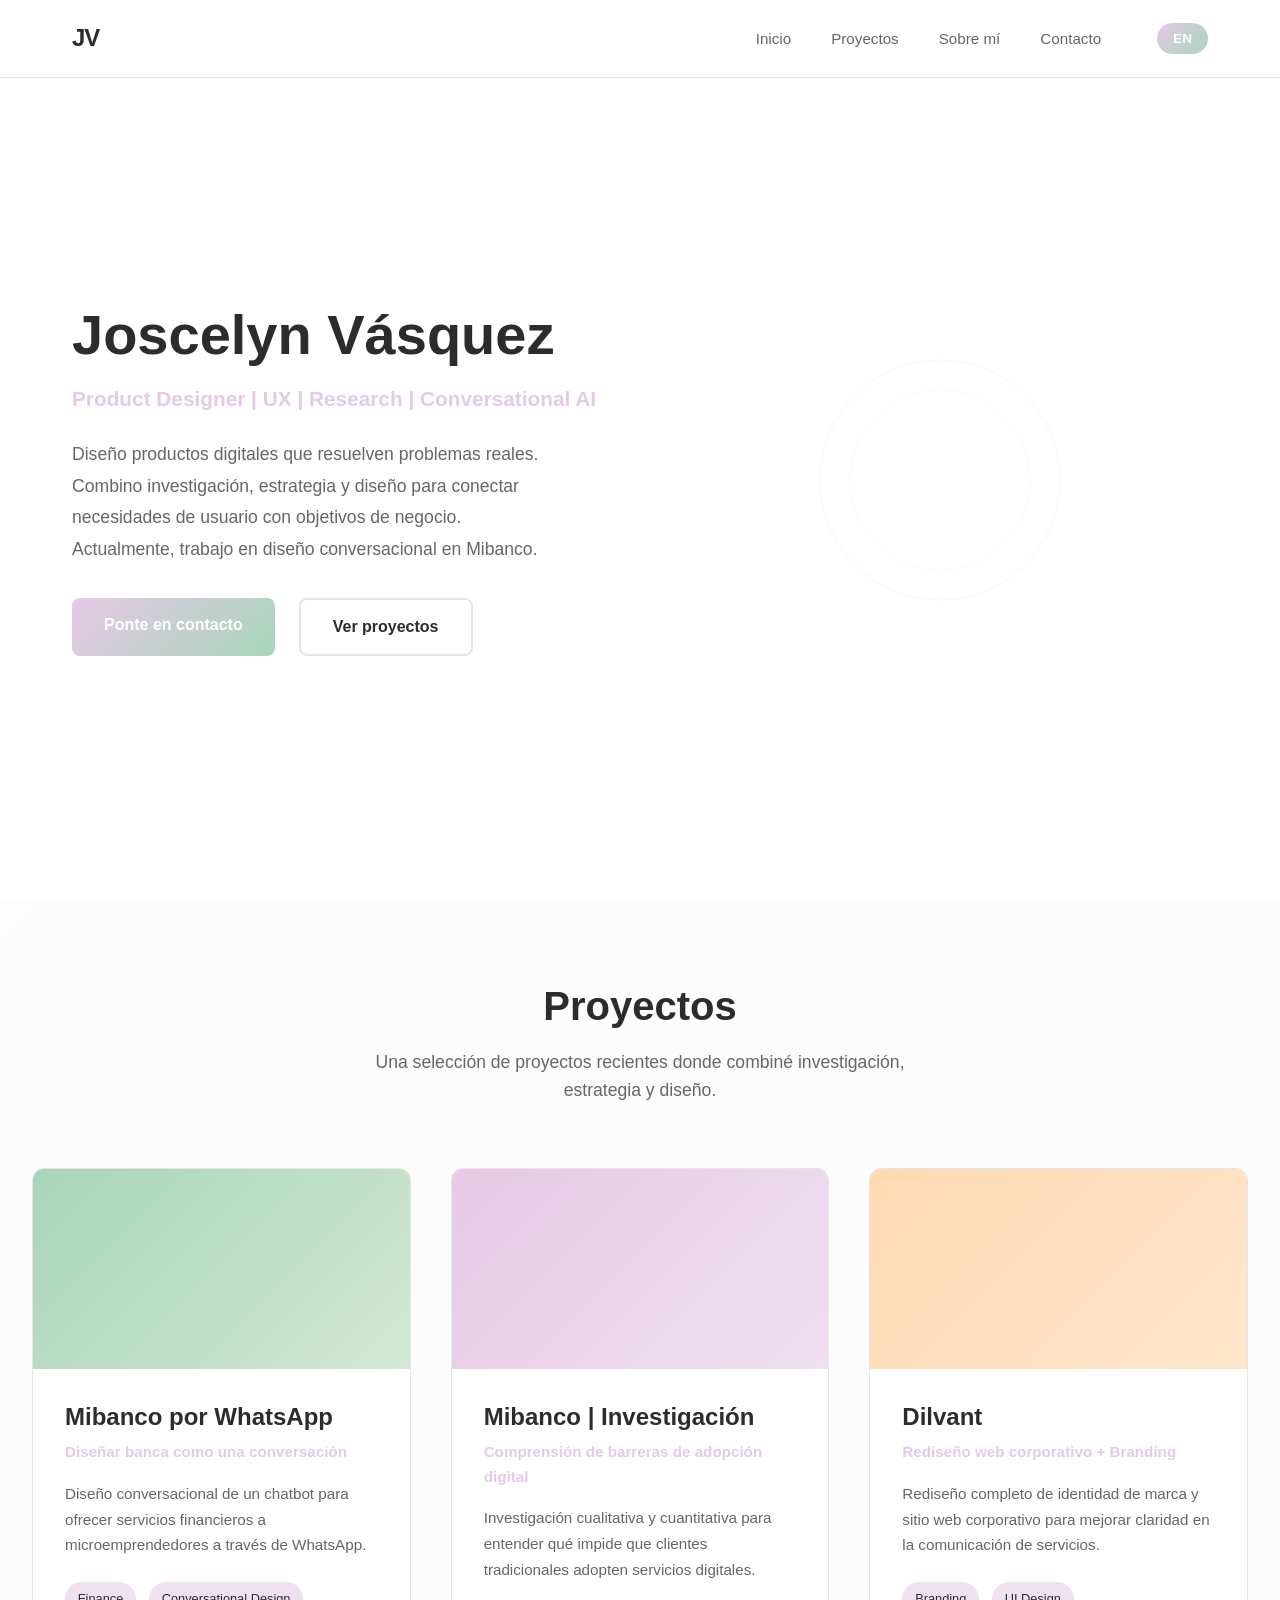
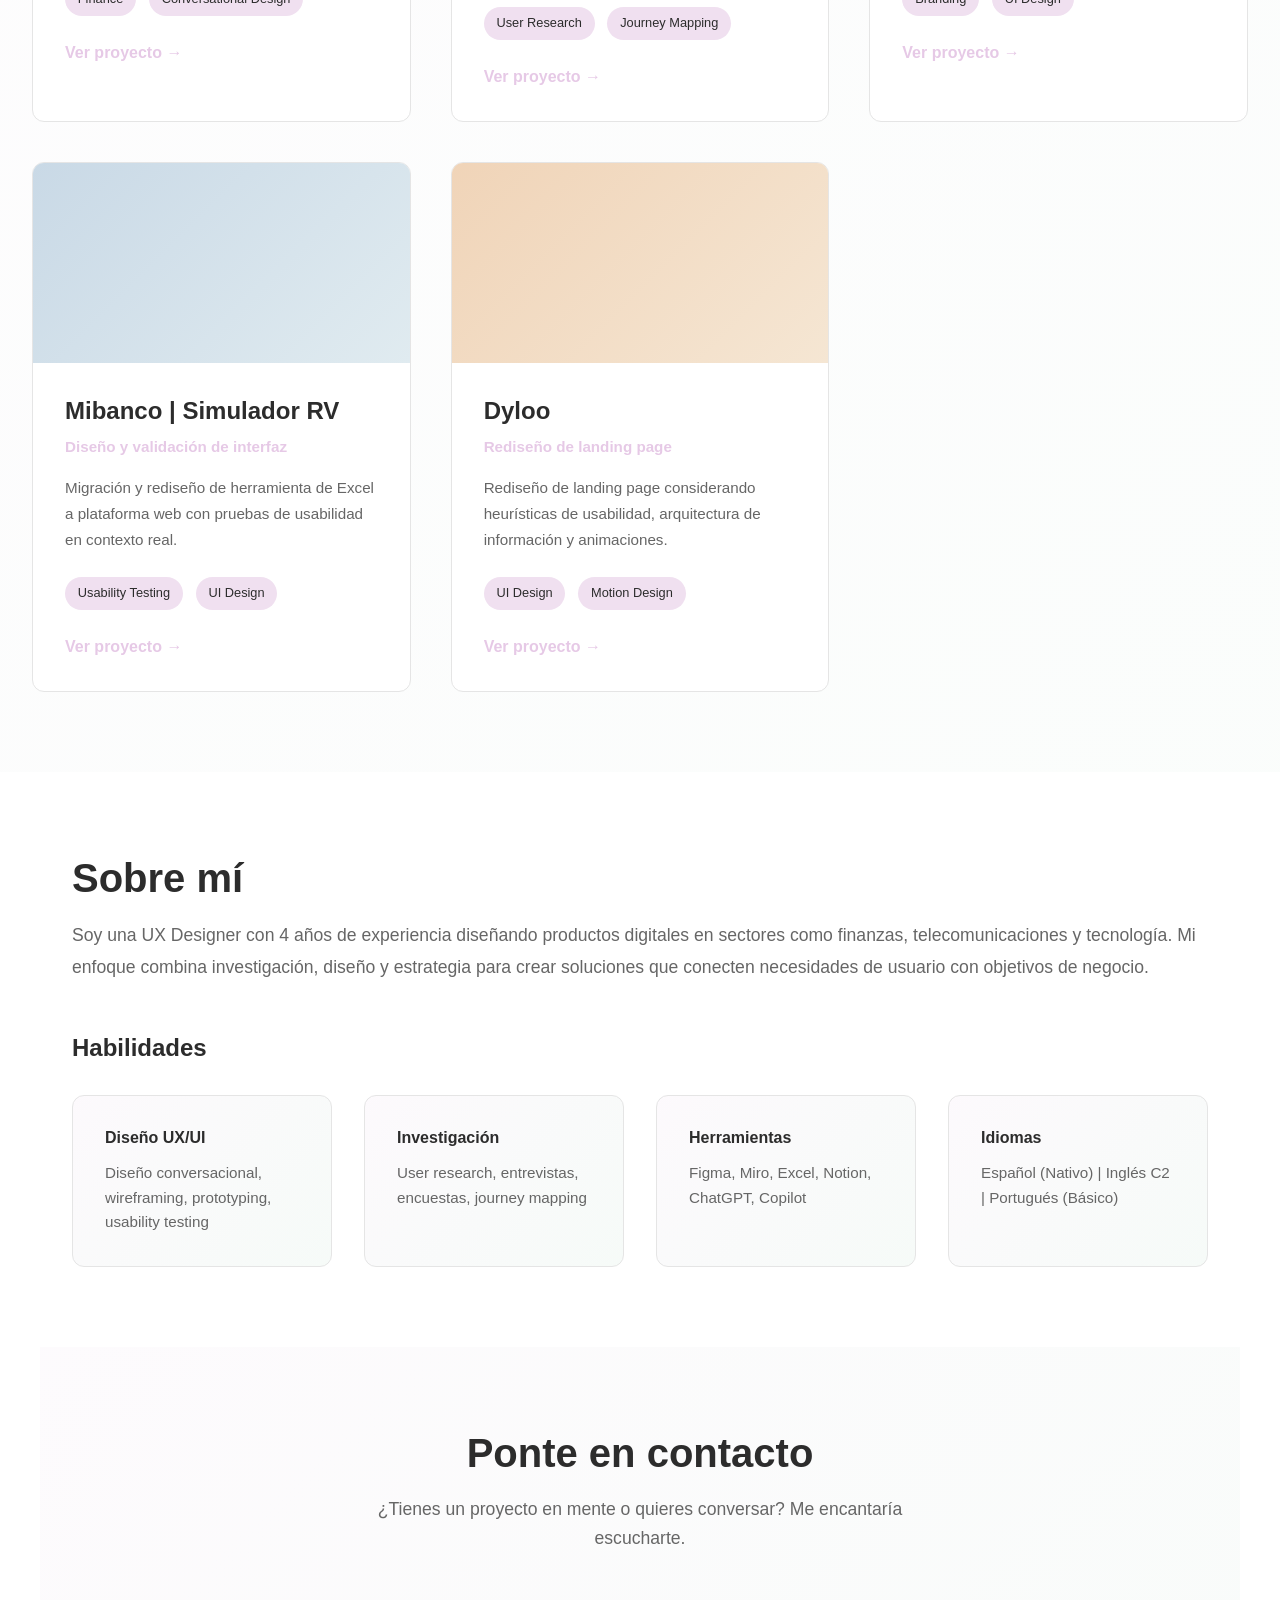
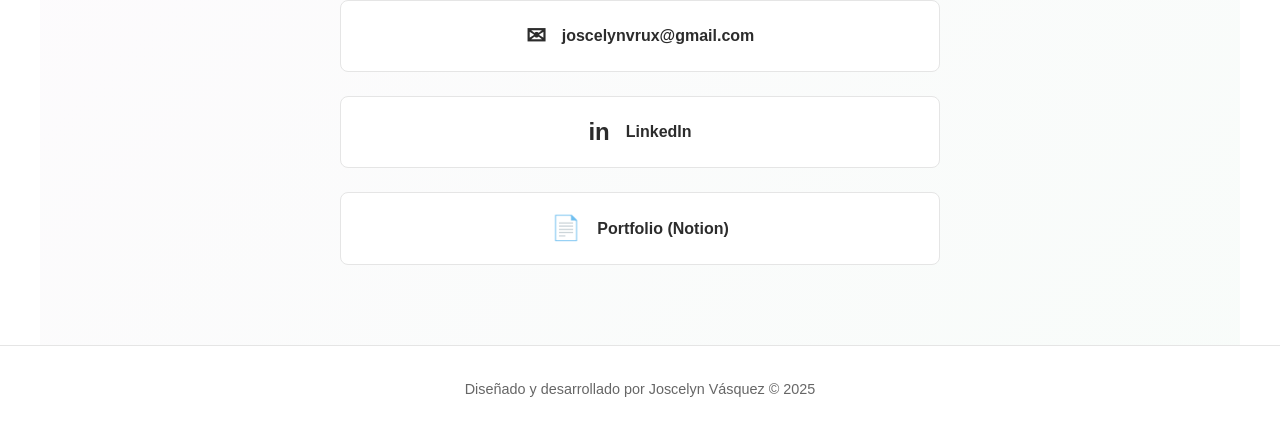
==== index.html @ d20bd5b3 "Add files via upload" ====
<!DOCTYPE html>
<html lang="es">
<head>
    <meta charset="UTF-8">
    <meta name="viewport" content="width=device-width, initial-scale=1.0">
    <title>Joscelyn Vásquez - Product Designer</title>
    <link rel="stylesheet" href="styles.css">
</head>
<body>
    <!-- Navigation Bar -->
    <nav class="navbar">
        <div class="nav-container">
            <div class="logo">JV</div>
            <ul class="nav-links">
                <li><a href="#home" class="nav-link" data-es="Inicio" data-en="Home">Inicio</a></li>
                <li><a href="#projects" class="nav-link" data-es="Proyectos" data-en="Projects">Proyectos</a></li>
                <li><a href="#about" class="nav-link" data-es="Sobre mí" data-en="About">Sobre mí</a></li>
                <li><a href="#contact" class="nav-link" data-es="Contacto" data-en="Contact">Contacto</a></li>
                <li class="language-toggle">
                    <button id="lang-btn" class="lang-btn">EN</button>
                </li>
            </ul>
        </div>
    </nav>

    <!-- Hero Section -->
    <section id="home" class="hero">
        <div class="hero-content">
            <h1 class="hero-title" data-es="Joscelyn Vásquez" data-en="Joscelyn Vásquez">Joscelyn Vásquez</h1>
            <p class="hero-subtitle" data-es="Product Designer | UX | Research | Conversational AI" data-en="Product Designer | UX | Research | Conversational AI">Product Designer | UX | Research | Conversational AI</p>
            <p class="hero-description" data-es="Diseño productos digitales que resuelven problemas reales. Combino investigación, estrategia y diseño para conectar necesidades de usuario con objetivos de negocio. Actualmente, trabajo en diseño conversacional en Mibanco." data-en="I design digital products that solve real problems. I combine research, strategy and design to connect user needs with business objectives. Currently, I work on conversational design at Mibanco.">Diseño productos digitales que resuelven problemas reales. Combino investigación, estrategia y diseño para conectar necesidades de usuario con objetivos de negocio. Actualmente, trabajo en diseño conversacional en Mibanco.</p>
            <div class="hero-cta">
                <a href="#contact" class="btn btn-primary" data-es="Ponte en contacto" data-en="Get in touch">Ponte en contacto</a>
                <a href="#projects" class="btn btn-secondary" data-es="Ver proyectos" data-en="View projects">Ver proyectos</a>
            </div>
        </div>
        <div class="hero-decoration">
            <svg viewBox="0 0 200 200" xmlns="http://www.w3.org/2000/svg">
                <circle cx="100" cy="100" r="80" fill="none" stroke="currentColor" stroke-width="1" opacity="0.3"/>
                <circle cx="100" cy="100" r="60" fill="none" stroke="currentColor" stroke-width="1" opacity="0.2"/>
            </svg>
        </div>
    </section>

    <!-- Projects Section -->
    <section id="projects" class="projects">
        <div class="section-header">
            <h2 class="section-title" data-es="Proyectos" data-en="Projects">Proyectos</h2>
            <p class="section-description" data-es="Una selección de proyectos recientes donde combiné investigación, estrategia y diseño." data-en="A selection of recent projects where I combined research, strategy and design.">Una selección de proyectos recientes donde combiné investigación, estrategia y diseño.</p>
        </div>

        <div class="projects-grid">
            <!-- Project 1 -->
            <div class="project-card">
                <div class="project-image" style="background: linear-gradient(135deg, #a8d5ba 0%, #d4e8d4 100%);"></div>
                <div class="project-content">
                    <h3 class="project-title" data-es="Mibanco por WhatsApp" data-en="Mibanco por WhatsApp">Mibanco por WhatsApp</h3>
                    <p class="project-subtitle" data-es="Diseñar banca como una conversación" data-en="Designing banking as a conversation">Diseñar banca como una conversación</p>
                    <p class="project-description" data-es="Diseño conversacional de un chatbot para ofrecer servicios financieros a microemprendedores a través de WhatsApp." data-en="Conversational design of a chatbot to offer financial services to microentrepreneurs through WhatsApp.">Diseño conversacional de un chatbot para ofrecer servicios financieros a microemprendedores a través de WhatsApp.</p>
                    <div class="project-tags">
                        <span class="tag">Finance</span>
                        <span class="tag">Conversational Design</span>
                    </div>
                    <a href="#" class="project-link" data-es="Ver proyecto →" data-en="View project →">Ver proyecto →</a>
                </div>
            </div>

            <!-- Project 2 -->
            <div class="project-card">
                <div class="project-image" style="background: linear-gradient(135deg, #e6c9e6 0%, #f0e0f0 100%);"></div>
                <div class="project-content">
                    <h3 class="project-title" data-es="Mibanco | Investigación" data-en="Mibanco | Research">Mibanco | Investigación</h3>
                    <p class="project-subtitle" data-es="Comprensión de barreras de adopción digital" data-en="Understanding digital adoption barriers">Comprensión de barreras de adopción digital</p>
                    <p class="project-description" data-es="Investigación cualitativa y cuantitativa para entender qué impide que clientes tradicionales adopten servicios digitales." data-en="Qualitative and quantitative research to understand what prevents traditional customers from adopting digital services.">Investigación cualitativa y cuantitativa para entender qué impide que clientes tradicionales adopten servicios digitales.</p>
                    <div class="project-tags">
                        <span class="tag">User Research</span>
                        <span class="tag">Journey Mapping</span>
                    </div>
                    <a href="#" class="project-link" data-es="Ver proyecto →" data-en="View project →">Ver proyecto →</a>
                </div>
            </div>

            <!-- Project 3 -->
            <div class="project-card">
                <div class="project-image" style="background: linear-gradient(135deg, #ffd9b3 0%, #ffe6cc 100%);"></div>
                <div class="project-content">
                    <h3 class="project-title" data-es="Dilvant" data-en="Dilvant">Dilvant</h3>
                    <p class="project-subtitle" data-es="Rediseño web corporativo + Branding" data-en="Corporate website redesign + Branding">Rediseño web corporativo + Branding</p>
                    <p class="project-description" data-es="Rediseño completo de identidad de marca y sitio web corporativo para mejorar claridad en la comunicación de servicios." data-en="Complete redesign of brand identity and corporate website to improve clarity in service communication.">Rediseño completo de identidad de marca y sitio web corporativo para mejorar claridad en la comunicación de servicios.</p>
                    <div class="project-tags">
                        <span class="tag">Branding</span>
                        <span class="tag">UI Design</span>
                    </div>
                    <a href="#" class="project-link" data-es="Ver proyecto →" data-en="View project →">Ver proyecto →</a>
                </div>
            </div>

            <!-- Project 4 -->
            <div class="project-card">
                <div class="project-image" style="background: linear-gradient(135deg, #c9d9e6 0%, #e0ebf0 100%);"></div>
                <div class="project-content">
                    <h3 class="project-title" data-es="Mibanco | Simulador RV" data-en="Mibanco | RV Simulator">Mibanco | Simulador RV</h3>
                    <p class="project-subtitle" data-es="Diseño y validación de interfaz" data-en="Interface design and validation">Diseño y validación de interfaz</p>
                    <p class="project-description" data-es="Migración y rediseño de herramienta de Excel a plataforma web con pruebas de usabilidad en contexto real." data-en="Migration and redesign of Excel tool to web platform with usability testing in real context.">Migración y rediseño de herramienta de Excel a plataforma web con pruebas de usabilidad en contexto real.</p>
                    <div class="project-tags">
                        <span class="tag">Usability Testing</span>
                        <span class="tag">UI Design</span>
                    </div>
                    <a href="#" class="project-link" data-es="Ver proyecto →" data-en="View project →">Ver proyecto →</a>
                </div>
            </div>

            <!-- Project 5 -->
            <div class="project-card">
                <div class="project-image" style="background: linear-gradient(135deg, #f0d4b8 0%, #f5e6d3 100%);"></div>
                <div class="project-content">
                    <h3 class="project-title" data-es="Dyloo" data-en="Dyloo">Dyloo</h3>
                    <p class="project-subtitle" data-es="Rediseño de landing page" data-en="Landing page redesign">Rediseño de landing page</p>
                    <p class="project-description" data-es="Rediseño de landing page considerando heurísticas de usabilidad, arquitectura de información y animaciones." data-en="Landing page redesign considering usability heuristics, information architecture and animations.">Rediseño de landing page considerando heurísticas de usabilidad, arquitectura de información y animaciones.</p>
                    <div class="project-tags">
                        <span class="tag">UI Design</span>
                        <span class="tag">Motion Design</span>
                    </div>
                    <a href="#" class="project-link" data-es="Ver proyecto →" data-en="View project →">Ver proyecto →</a>
                </div>
            </div>
        </div>
    </section>

    <!-- About Section -->
    <section id="about" class="about">
        <div class="about-container">
            <div class="about-text">
                <h2 class="section-title" data-es="Sobre mí" data-en="About me">Sobre mí</h2>
                <p class="about-description" data-es="Soy una UX Designer con 4 años de experiencia diseñando productos digitales en sectores como finanzas, telecomunicaciones y tecnología. Mi enfoque combina investigación, diseño y estrategia para crear soluciones que conecten necesidades de usuario con objetivos de negocio." data-en="I'm a UX Designer with 4 years of experience designing digital products in finance, telecommunications, and technology sectors. My approach combines research, design and strategy to create solutions that connect user needs with business objectives.">Soy una UX Designer con 4 años de experiencia diseñando productos digitales en sectores como finanzas, telecomunicaciones y tecnología. Mi enfoque combina investigación, diseño y estrategia para crear soluciones que conecten necesidades de usuario con objetivos de negocio.</p>
                
                <div class="skills-section">
                    <h3 class="skills-title" data-es="Habilidades" data-en="Skills">Habilidades</h3>
                    <div class="skills-grid">
                        <div class="skill-category">
                            <h4 data-es="Diseño UX/UI" data-en="UX/UI Design">Diseño UX/UI</h4>
                            <p>Diseño conversacional, wireframing, prototyping, usability testing</p>
                        </div>
                        <div class="skill-category">
                            <h4 data-es="Investigación" data-en="Research">Investigación</h4>
                            <p>User research, entrevistas, encuestas, journey mapping</p>
                        </div>
                        <div class="skill-category">
                            <h4 data-es="Herramientas" data-en="Tools">Herramientas</h4>
                            <p>Figma, Miro, Excel, Notion, ChatGPT, Copilot</p>
                        </div>
                        <div class="skill-category">
                            <h4 data-es="Idiomas" data-en="Languages">Idiomas</h4>
                            <p>Español (Nativo) | Inglés C2 | Portugués (Básico)</p>
                        </div>
                    </div>
                </div>
            </div>
        </div>
    </section>

    <!-- Contact Section -->
    <section id="contact" class="contact">
        <div class="contact-container">
            <h2 class="section-title" data-es="Ponte en contacto" data-en="Get in touch">Ponte en contacto</h2>
            <p class="contact-description" data-es="¿Tienes un proyecto en mente o quieres conversar? Me encantaría escucharte." data-en="Do you have a project in mind or want to talk? I'd love to hear from you.">¿Tienes un proyecto en mente o quieres conversar? Me encantaría escucharte.</p>
            
            <div class="contact-links">
                <a href="mailto:joscelynvrux@gmail.com" class="contact-link">
                    <span class="icon">✉</span>
                    <span class="label">joscelynvrux@gmail.com</span>
                </a>
                <a href="https://www.linkedin.com/in/joscelyn-vasquez/" target="_blank" class="contact-link">
                    <span class="icon">in</span>
                    <span class="label" data-es="LinkedIn" data-en="LinkedIn">LinkedIn</span>
                </a>
                <a href="https://joscelynvsqz.notion.site/Joscelyn-V-squez-8c0ced89aff0436b9262a826c73ee6ad" target="_blank" class="contact-link">
                    <span class="icon">📄</span>
                    <span class="label" data-es="Portfolio (Notion)" data-en="Portfolio (Notion)">Portfolio (Notion)</span>
                </a>
            </div>
        </div>
    </section>

    <!-- Footer -->
    <footer class="footer">
        <p class="footer-text" data-es="Diseñado y desarrollado por Joscelyn Vásquez © 2025" data-en="Designed and developed by Joscelyn Vásquez © 2025">Diseñado y desarrollado por Joscelyn Vásquez © 2025</p>
    </footer>

    <script src="script.js"></script>
</body>
</html>
---- styles.css ----
/* Variables de Color */
:root {
    --primary-soft: #e6c9e6;
    --primary-light: #f0e0f0;
    --secondary-soft: #a8d5ba;
    --secondary-light: #d4e8d4;
    --tertiary-soft: #ffd9b3;
    --tertiary-light: #ffe6cc;
    --accent-blue: #c9d9e6;
    --text-dark: #2c2c2c;
    --text-muted: #666666;
    --border-light: #e5e5e5;
    --white: #ffffff;
    --transition: all 0.3s ease;
}

/* Reset */
* {
    margin: 0;
    padding: 0;
    box-sizing: border-box;
}

html {
    scroll-behavior: smooth;
}

body {
    font-family: 'Segoe UI', Tahoma, Geneva, Verdana, sans-serif;
    background-color: var(--white);
    color: var(--text-dark);
    line-height: 1.6;
    overflow-x: hidden;
}

/* Typography */
h1, h2, h3, h4, h5, h6 {
    font-weight: 600;
    line-height: 1.3;
}

p {
    color: var(--text-muted);
}

a {
    text-decoration: none;
    color: inherit;
    transition: var(--transition);
}

/* Navigation Bar */
.navbar {
    position: fixed;
    top: 0;
    width: 100%;
    background: rgba(255, 255, 255, 0.95);
    backdrop-filter: blur(10px);
    padding: 1.2rem 0;
    z-index: 1000;
    border-bottom: 1px solid var(--border-light);
}

.nav-container {
    max-width: 1200px;
    margin: 0 auto;
    padding: 0 2rem;
    display: flex;
    justify-content: space-between;
    align-items: center;
}

.logo {
    font-size: 1.5rem;
    font-weight: 700;
    color: var(--text-dark);
    letter-spacing: -1px;
}

.nav-links {
    display: flex;
    list-style: none;
    gap: 2.5rem;
    align-items: center;
}

.nav-link {
    font-size: 0.95rem;
    color: var(--text-muted);
    font-weight: 500;
    position: relative;
    transition: var(--transition);
}

.nav-link:hover {
    color: var(--text-dark);
}

.nav-link::after {
    content: '';
    position: absolute;
    bottom: -4px;
    left: 0;
    width: 0;
    height: 2px;
    background: var(--primary-soft);
    transition: var(--transition);
}

.nav-link:hover::after {
    width: 100%;
}

.language-toggle {
    margin-left: 1rem;
}

.lang-btn {
    background: linear-gradient(135deg, var(--primary-soft), var(--secondary-soft));
    border: none;
    color: var(--white);
    padding: 0.5rem 1rem;
    border-radius: 20px;
    cursor: pointer;
    font-size: 0.85rem;
    font-weight: 600;
    transition: var(--transition);
}

.lang-btn:hover {
    transform: translateY(-2px);
    box-shadow: 0 4px 12px rgba(0, 0, 0, 0.1);
}

/* Hero Section */
.hero {
    padding: 120px 2rem 60px;
    max-width: 1200px;
    margin: 0 auto;
    display: grid;
    grid-template-columns: 1fr 1fr;
    gap: 4rem;
    align-items: center;
    min-height: 100vh;
}

.hero-content {
    animation: fadeInUp 0.8s ease;
}

.hero-title {
    font-size: 3.5rem;
    margin-bottom: 1rem;
    color: var(--text-dark);
    line-height: 1.1;
}

.hero-subtitle {
    font-size: 1.3rem;
    color: var(--primary-soft);
    font-weight: 600;
    margin-bottom: 1.5rem;
}

.hero-description {
    font-size: 1.1rem;
    color: var(--text-muted);
    margin-bottom: 2rem;
    line-height: 1.8;
    max-width: 90%;
}

.hero-cta {
    display: flex;
    gap: 1.5rem;
    flex-wrap: wrap;
}

.btn {
    padding: 0.9rem 2rem;
    border-radius: 8px;
    font-weight: 600;
    cursor: pointer;
    transition: var(--transition);
    border: none;
    font-size: 1rem;
}

.btn-primary {
    background: linear-gradient(135deg, var(--primary-soft), var(--secondary-soft));
    color: var(--white);
}

.btn-primary:hover {
    transform: translateY(-2px);
    box-shadow: 0 8px 20px rgba(168, 213, 186, 0.3);
}

.btn-secondary {
    background: var(--white);
    color: var(--text-dark);
    border: 2px solid var(--border-light);
}

.btn-secondary:hover {
    border-color: var(--primary-soft);
    color: var(--primary-soft);
}

.hero-decoration {
    display: flex;
    justify-content: center;
    align-items: center;
    color: var(--primary-soft);
    opacity: 0.4;
    animation: float 6s ease-in-out infinite;
}

.hero-decoration svg {
    width: 100%;
    max-width: 300px;
}

/* Projects Section */
.projects {
    padding: 80px 2rem;
    background: linear-gradient(135deg, rgba(230, 201, 230, 0.05) 0%, rgba(168, 213, 186, 0.05) 100%);
    max-width: 1400px;
    margin: 0 auto;
}

.section-header {
    text-align: center;
    margin-bottom: 4rem;
    animation: fadeInDown 0.8s ease;
}

.section-title {
    font-size: 2.5rem;
    margin-bottom: 1rem;
    color: var(--text-dark);
}

.section-description {
    font-size: 1.1rem;
    color: var(--text-muted);
    max-width: 600px;
    margin: 0 auto;
}

.projects-grid {
    display: grid;
    grid-template-columns: repeat(auto-fit, minmax(350px, 1fr));
    gap: 2.5rem;
}

.project-card {
    background: var(--white);
    border-radius: 12px;
    overflow: hidden;
    border: 1px solid var(--border-light);
    transition: var(--transition);
    animation: fadeInUp 0.8s ease;
}

.project-card:hover {
    transform: translateY(-8px);
    box-shadow: 0 12px 40px rgba(0, 0, 0, 0.08);
}

.project-image {
    width: 100%;
    height: 200px;
    transition: var(--transition);
}

.project-card:hover .project-image {
    transform: scale(1.05);
}

.project-content {
    padding: 2rem;
}

.project-title {
    font-size: 1.5rem;
    margin-bottom: 0.5rem;
    color: var(--text-dark);
}

.project-subtitle {
    font-size: 0.95rem;
    color: var(--primary-soft);
    font-weight: 600;
    margin-bottom: 1rem;
}

.project-description {
    font-size: 0.95rem;
    color: var(--text-muted);
    margin-bottom: 1.5rem;
    line-height: 1.7;
}

.project-tags {
    display: flex;
    flex-wrap: wrap;
    gap: 0.8rem;
    margin-bottom: 1.5rem;
}

.tag {
    font-size: 0.8rem;
    background: var(--primary-light);
    color: var(--text-dark);
    padding: 0.4rem 0.8rem;
    border-radius: 20px;
    font-weight: 500;
}

.project-link {
    font-weight: 600;
    color: var(--primary-soft);
    display: inline-flex;
    align-items: center;
    transition: var(--transition);
}

.project-link:hover {
    transform: translateX(4px);
    color: var(--secondary-soft);
}

/* About Section */
.about {
    padding: 80px 2rem;
    max-width: 1200px;
    margin: 0 auto;
}

.about-container {
    display: grid;
    grid-template-columns: 1fr;
    gap: 3rem;
}

.about-description {
    font-size: 1.1rem;
    color: var(--text-muted);
    line-height: 1.8;
    margin-bottom: 3rem;
}

.skills-section {
    margin-top: 3rem;
}

.skills-title {
    font-size: 1.5rem;
    margin-bottom: 2rem;
    color: var(--text-dark);
}

.skills-grid {
    display: grid;
    grid-template-columns: repeat(auto-fit, minmax(250px, 1fr));
    gap: 2rem;
}

.skill-category {
    padding: 2rem;
    background: linear-gradient(135deg, rgba(230, 201, 230, 0.1) 0%, rgba(168, 213, 186, 0.1) 100%);
    border-radius: 12px;
    border: 1px solid var(--border-light);
}

.skill-category h4 {
    margin-bottom: 0.8rem;
    color: var(--text-dark);
}

.skill-category p {
    font-size: 0.95rem;
    color: var(--text-muted);
}

/* Contact Section */
.contact {
    padding: 80px 2rem;
    background: linear-gradient(135deg, rgba(230, 201, 230, 0.08) 0%, rgba(168, 213, 186, 0.08) 100%);
    max-width: 1200px;
    margin: 0 auto;
    text-align: center;
}

.contact-container {
    max-width: 600px;
    margin: 0 auto;
}

.contact-description {
    font-size: 1.1rem;
    color: var(--text-muted);
    margin-bottom: 3rem;
}

.contact-links {
    display: flex;
    flex-direction: column;
    gap: 1.5rem;
}

.contact-link {
    display: inline-flex;
    align-items: center;
    justify-content: center;
    gap: 1rem;
    padding: 1rem 2rem;
    background: var(--white);
    border: 1px solid var(--border-light);
    border-radius: 8px;
    transition: var(--transition);
    color: var(--text-dark);
}

.contact-link:hover {
    background: linear-gradient(135deg, rgba(230, 201, 230, 0.1) 0%, rgba(168, 213, 186, 0.1) 100%);
    border-color: var(--primary-soft);
    transform: translateY(-2px);
}

.contact-link .icon {
    font-size: 1.5rem;
    font-weight: bold;
}

.contact-link .label {
    font-weight: 600;
}

/* Footer */
.footer {
    padding: 2rem;
    text-align: center;
    background: var(--white);
    border-top: 1px solid var(--border-light);
}

.footer-text {
    font-size: 0.9rem;
    color: var(--text-muted);
}

/* Animations */
@keyframes fadeInUp {
    from {
        opacity: 0;
        transform: translateY(30px);
    }
    to {
        opacity: 1;
        transform: translateY(0);
    }
}

@keyframes fadeInDown {
    from {
        opacity: 0;
        transform: translateY(-30px);
    }
    to {
        opacity: 1;
        transform: translateY(0);
    }
}

@keyframes float {
    0%, 100% {
        transform: translateY(0px);
    }
    50% {
        transform: translateY(20px);
    }
}

/* Responsive Design */
@media (max-width: 768px) {
    .navbar {
        padding: 1rem 0;
    }

    .nav-container {
        padding: 0 1.5rem;
    }

    .nav-links {
        gap: 1.5rem;
    }

    .nav-link {
        font-size: 0.85rem;
    }

    .hero {
        grid-template-columns: 1fr;
        padding: 100px 1.5rem 40px;
        min-height: auto;
        gap: 2rem;
    }

    .hero-title {
        font-size: 2.5rem;
    }

    .hero-subtitle {
        font-size: 1.1rem;
    }

    .hero-description {
        font-size: 1rem;
    }

    .hero-decoration {
        display: none;
    }

    .projects {
        padding: 60px 1.5rem;
    }

    .projects-grid {
        grid-template-columns: 1fr;
        gap: 2rem;
    }

    .section-title {
        font-size: 2rem;
    }

    .about {
        padding: 60px 1.5rem;
    }

    .skills-grid {
        grid-template-columns: 1fr;
    }

    .contact {
        padding: 60px 1.5rem;
    }

    .hero-cta {
        flex-direction: column;
    }

    .btn {
        width: 100%;
        text-align: center;
    }
}

@media (max-width: 480px) {
    .nav-links {
        gap: 1rem;
        font-size: 0.8rem;
    }

    .hero-title {
        font-size: 2rem;
    }

    .hero-subtitle {
        font-size: 1rem;
    }

    .section-title {
        font-size: 1.8rem;
    }

    .project-card {
        margin: 0;
    }

    .skills-grid {
        gap: 1.5rem;
    }

    .skill-category {
        padding: 1.5rem;
    }

    .contact-links {
        gap: 1rem;
    }

    .contact-link {
        padding: 0.8rem 1.5rem;
        font-size: 0.9rem;
    }
}
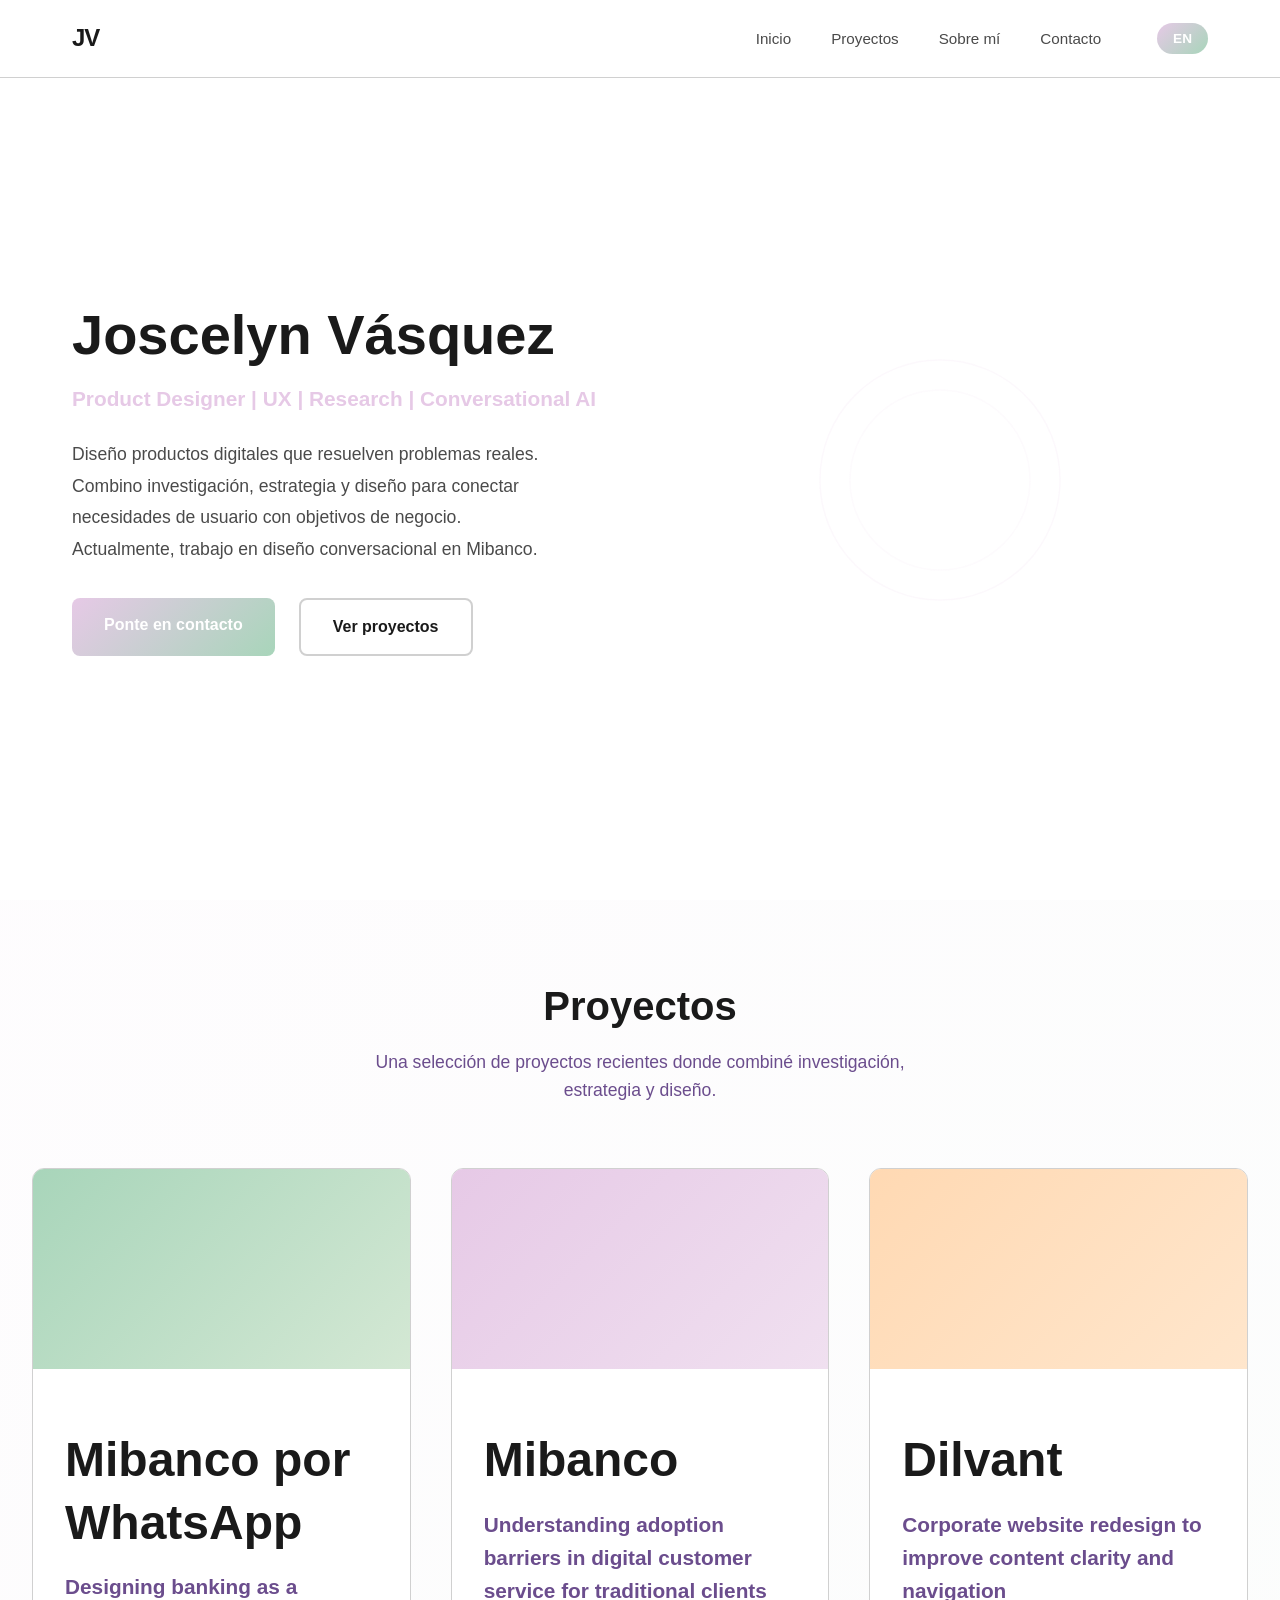
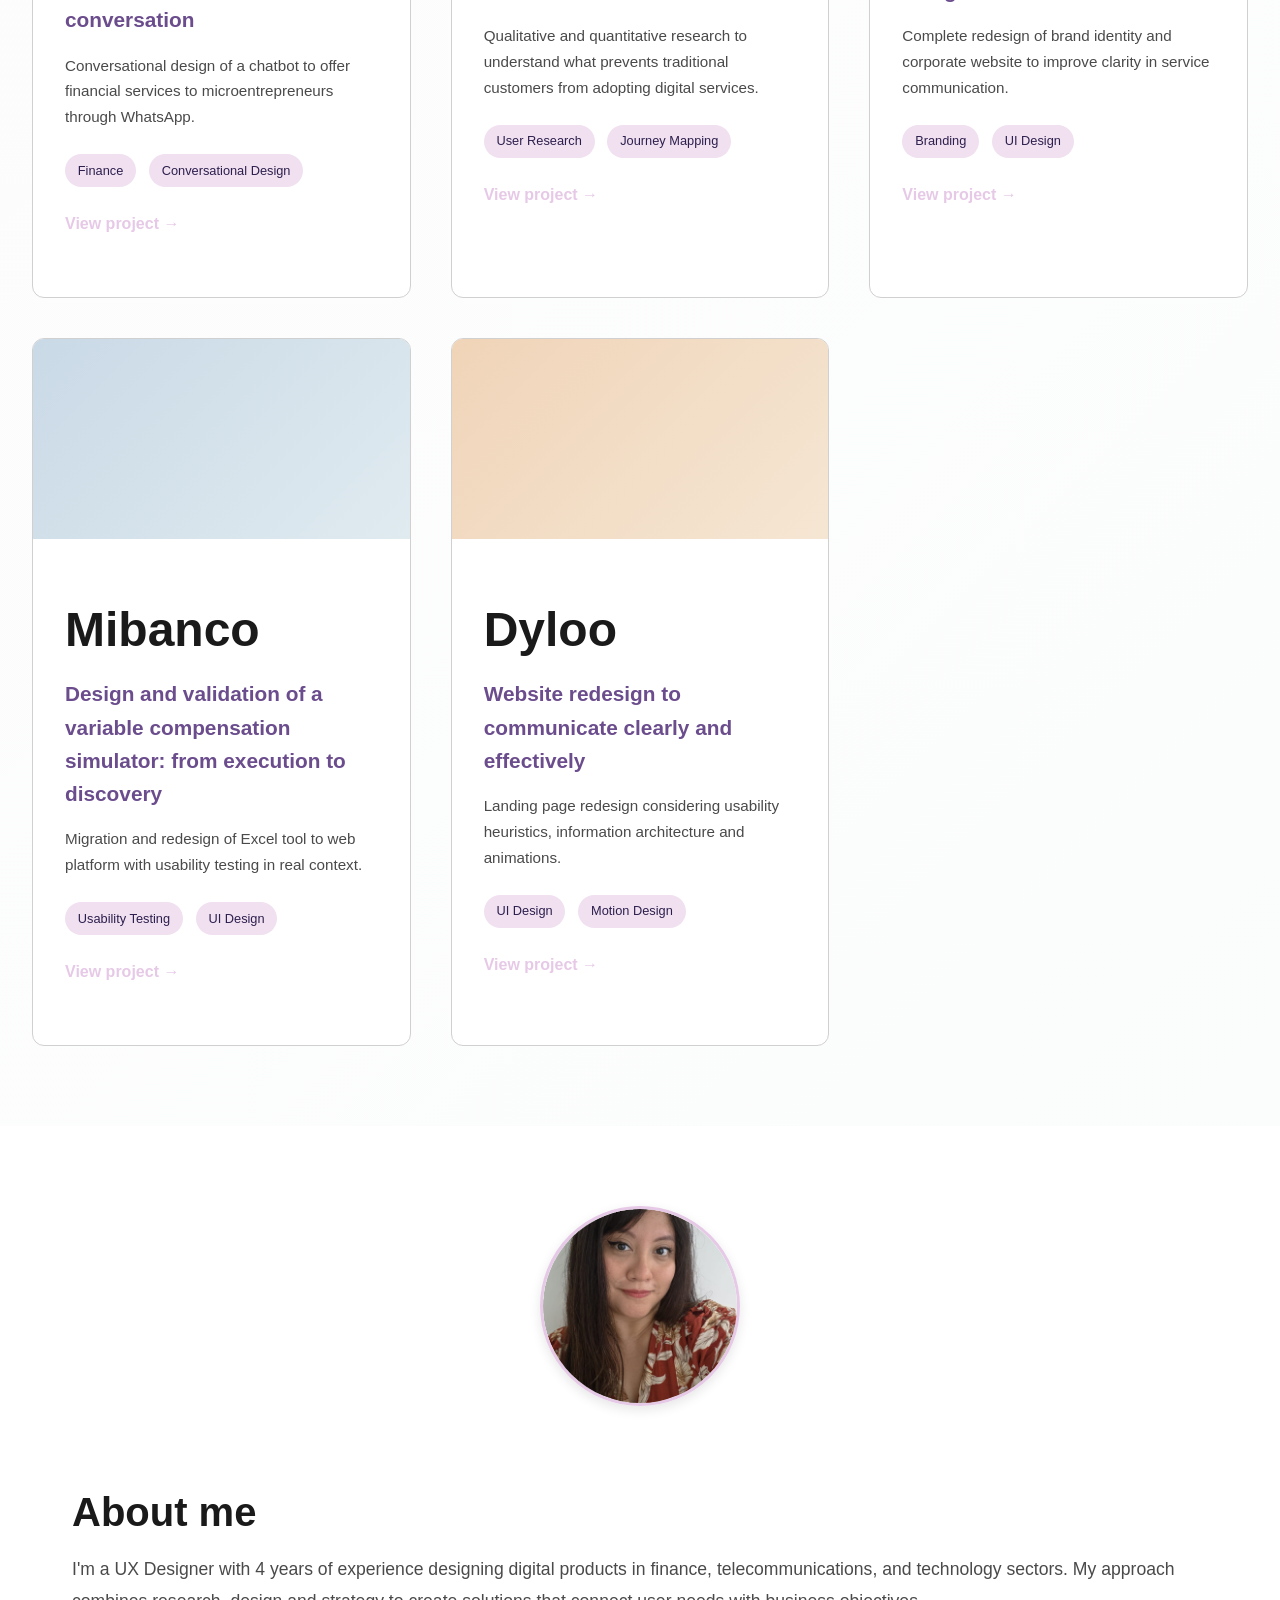
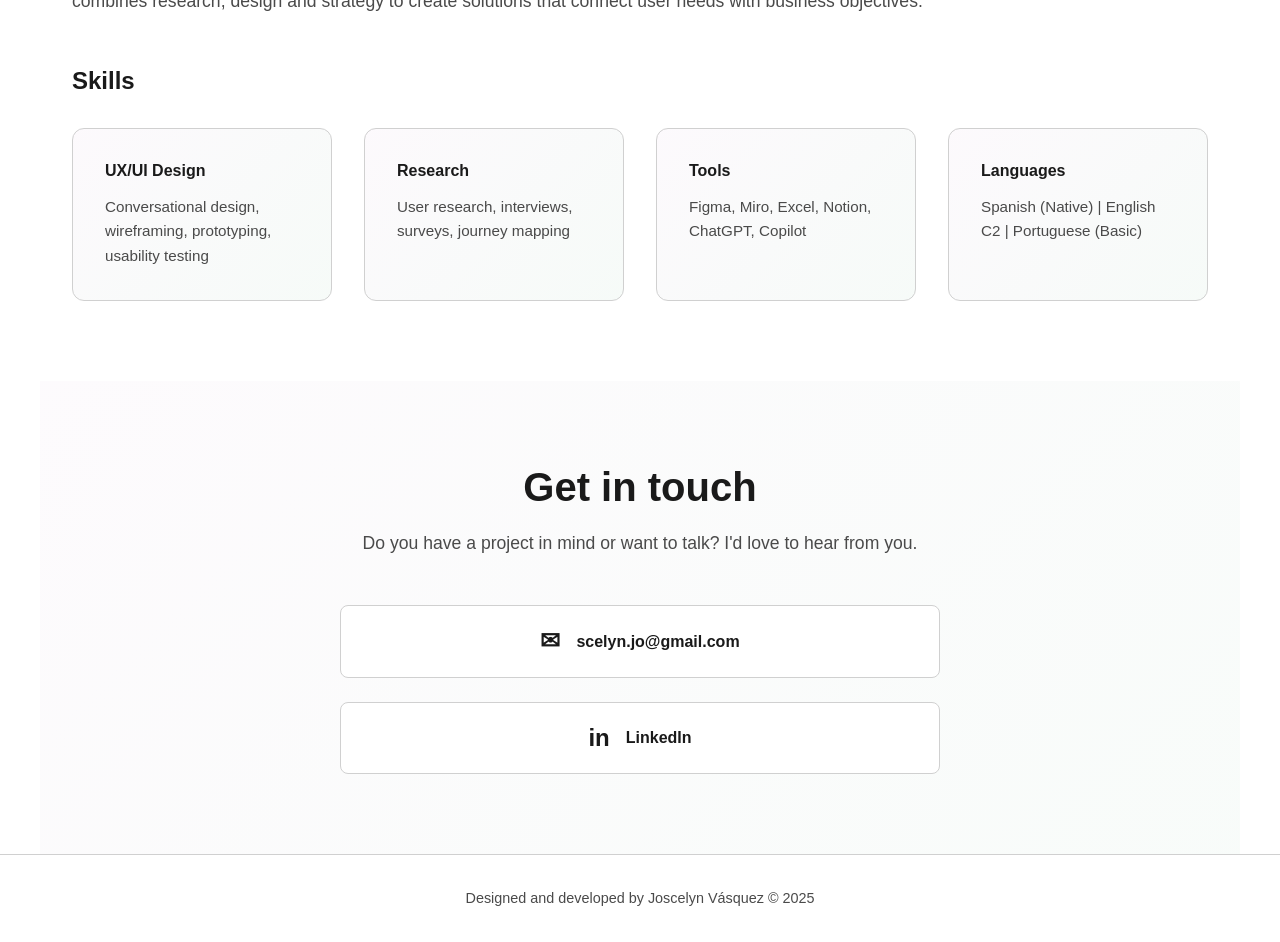
==== commit 8c3aab09: "Add files via upload" ====
--- a/index.html
+++ b/index.html
@@ -10,7 +10,7 @@
     <!-- Navigation Bar -->
     <nav class="navbar">
         <div class="nav-container">
-            <div class="logo">JV</div>
+            <a href="index.html" class="logo">JV</a>
             <ul class="nav-links">
                 <li><a href="#home" class="nav-link" data-es="Inicio" data-en="Home">Inicio</a></li>
                 <li><a href="#projects" class="nav-link" data-es="Proyectos" data-en="Projects">Proyectos</a></li>
@@ -50,78 +50,78 @@
         </div>
 
         <div class="projects-grid">
-            <!-- Project 1 -->
+            <!-- Project 1: Mibanco por WhatsApp -->
             <div class="project-card">
                 <div class="project-image" style="background: linear-gradient(135deg, #a8d5ba 0%, #d4e8d4 100%);"></div>
                 <div class="project-content">
-                    <h3 class="project-title" data-es="Mibanco por WhatsApp" data-en="Mibanco por WhatsApp">Mibanco por WhatsApp</h3>
-                    <p class="project-subtitle" data-es="Diseñar banca como una conversación" data-en="Designing banking as a conversation">Diseñar banca como una conversación</p>
-                    <p class="project-description" data-es="Diseño conversacional de un chatbot para ofrecer servicios financieros a microemprendedores a través de WhatsApp." data-en="Conversational design of a chatbot to offer financial services to microentrepreneurs through WhatsApp.">Diseño conversacional de un chatbot para ofrecer servicios financieros a microemprendedores a través de WhatsApp.</p>
+                    <h3 class="project-title">Mibanco por WhatsApp</h3>
+                    <p class="project-subtitle">Designing banking as a conversation</p>
+                    <p class="project-description">Conversational design of a chatbot to offer financial services to microentrepreneurs through WhatsApp.</p>
                     <div class="project-tags">
                         <span class="tag">Finance</span>
                         <span class="tag">Conversational Design</span>
                     </div>
-                    <a href="#" class="project-link" data-es="Ver proyecto →" data-en="View project →">Ver proyecto →</a>
+                    <a href="project-mibanco-whatsapp.html" class="project-link">View project →</a>
                 </div>
             </div>
 
-            <!-- Project 2 -->
+            <!-- Project 2: Mibanco Research -->
             <div class="project-card">
                 <div class="project-image" style="background: linear-gradient(135deg, #e6c9e6 0%, #f0e0f0 100%);"></div>
                 <div class="project-content">
-                    <h3 class="project-title" data-es="Mibanco | Investigación" data-en="Mibanco | Research">Mibanco | Investigación</h3>
-                    <p class="project-subtitle" data-es="Comprensión de barreras de adopción digital" data-en="Understanding digital adoption barriers">Comprensión de barreras de adopción digital</p>
-                    <p class="project-description" data-es="Investigación cualitativa y cuantitativa para entender qué impide que clientes tradicionales adopten servicios digitales." data-en="Qualitative and quantitative research to understand what prevents traditional customers from adopting digital services.">Investigación cualitativa y cuantitativa para entender qué impide que clientes tradicionales adopten servicios digitales.</p>
+                    <h3 class="project-title">Mibanco</h3>
+                    <p class="project-subtitle">Understanding adoption barriers in digital customer service for traditional clients</p>
+                    <p class="project-description">Qualitative and quantitative research to understand what prevents traditional customers from adopting digital services.</p>
                     <div class="project-tags">
                         <span class="tag">User Research</span>
                         <span class="tag">Journey Mapping</span>
                     </div>
-                    <a href="#" class="project-link" data-es="Ver proyecto →" data-en="View project →">Ver proyecto →</a>
+                    <a href="project-mibanco-research.html" class="project-link">View project →</a>
                 </div>
             </div>
 
-            <!-- Project 3 -->
+            <!-- Project 3: Dilvant -->
             <div class="project-card">
                 <div class="project-image" style="background: linear-gradient(135deg, #ffd9b3 0%, #ffe6cc 100%);"></div>
                 <div class="project-content">
-                    <h3 class="project-title" data-es="Dilvant" data-en="Dilvant">Dilvant</h3>
-                    <p class="project-subtitle" data-es="Rediseño web corporativo + Branding" data-en="Corporate website redesign + Branding">Rediseño web corporativo + Branding</p>
-                    <p class="project-description" data-es="Rediseño completo de identidad de marca y sitio web corporativo para mejorar claridad en la comunicación de servicios." data-en="Complete redesign of brand identity and corporate website to improve clarity in service communication.">Rediseño completo de identidad de marca y sitio web corporativo para mejorar claridad en la comunicación de servicios.</p>
+                    <h3 class="project-title">Dilvant</h3>
+                    <p class="project-subtitle">Corporate website redesign to improve content clarity and navigation</p>
+                    <p class="project-description">Complete redesign of brand identity and corporate website to improve clarity in service communication.</p>
                     <div class="project-tags">
                         <span class="tag">Branding</span>
                         <span class="tag">UI Design</span>
                     </div>
-                    <a href="#" class="project-link" data-es="Ver proyecto →" data-en="View project →">Ver proyecto →</a>
+                    <a href="project-dilvant.html" class="project-link">View project →</a>
                 </div>
             </div>
 
-            <!-- Project 4 -->
+            <!-- Project 4: Mibanco Simulator -->
             <div class="project-card">
                 <div class="project-image" style="background: linear-gradient(135deg, #c9d9e6 0%, #e0ebf0 100%);"></div>
                 <div class="project-content">
-                    <h3 class="project-title" data-es="Mibanco | Simulador RV" data-en="Mibanco | RV Simulator">Mibanco | Simulador RV</h3>
-                    <p class="project-subtitle" data-es="Diseño y validación de interfaz" data-en="Interface design and validation">Diseño y validación de interfaz</p>
-                    <p class="project-description" data-es="Migración y rediseño de herramienta de Excel a plataforma web con pruebas de usabilidad en contexto real." data-en="Migration and redesign of Excel tool to web platform with usability testing in real context.">Migración y rediseño de herramienta de Excel a plataforma web con pruebas de usabilidad en contexto real.</p>
+                    <h3 class="project-title">Mibanco</h3>
+                    <p class="project-subtitle">Design and validation of a variable compensation simulator: from execution to discovery</p>
+                    <p class="project-description">Migration and redesign of Excel tool to web platform with usability testing in real context.</p>
                     <div class="project-tags">
                         <span class="tag">Usability Testing</span>
                         <span class="tag">UI Design</span>
                     </div>
-                    <a href="#" class="project-link" data-es="Ver proyecto →" data-en="View project →">Ver proyecto →</a>
+                    <a href="project-mibanco-simulator.html" class="project-link">View project →</a>
                 </div>
             </div>
 
-            <!-- Project 5 -->
+            <!-- Project 5: Dyloo -->
             <div class="project-card">
                 <div class="project-image" style="background: linear-gradient(135deg, #f0d4b8 0%, #f5e6d3 100%);"></div>
                 <div class="project-content">
-                    <h3 class="project-title" data-es="Dyloo" data-en="Dyloo">Dyloo</h3>
-                    <p class="project-subtitle" data-es="Rediseño de landing page" data-en="Landing page redesign">Rediseño de landing page</p>
-                    <p class="project-description" data-es="Rediseño de landing page considerando heurísticas de usabilidad, arquitectura de información y animaciones." data-en="Landing page redesign considering usability heuristics, information architecture and animations.">Rediseño de landing page considerando heurísticas de usabilidad, arquitectura de información y animaciones.</p>
+                    <h3 class="project-title">Dyloo</h3>
+                    <p class="project-subtitle">Website redesign to communicate clearly and effectively</p>
+                    <p class="project-description">Landing page redesign considering usability heuristics, information architecture and animations.</p>
                     <div class="project-tags">
                         <span class="tag">UI Design</span>
                         <span class="tag">Motion Design</span>
                     </div>
-                    <a href="#" class="project-link" data-es="Ver proyecto →" data-en="View project →">Ver proyecto →</a>
+                    <a href="project-dyloo.html" class="project-link">View project →</a>
                 </div>
             </div>
         </div>
@@ -130,28 +130,31 @@
     <!-- About Section -->
     <section id="about" class="about">
         <div class="about-container">
+            <div class="about-image">
+                <img src="profile.png" alt="Joscelyn Vásquez">
+            </div>
             <div class="about-text">
-                <h2 class="section-title" data-es="Sobre mí" data-en="About me">Sobre mí</h2>
-                <p class="about-description" data-es="Soy una UX Designer con 4 años de experiencia diseñando productos digitales en sectores como finanzas, telecomunicaciones y tecnología. Mi enfoque combina investigación, diseño y estrategia para crear soluciones que conecten necesidades de usuario con objetivos de negocio." data-en="I'm a UX Designer with 4 years of experience designing digital products in finance, telecommunications, and technology sectors. My approach combines research, design and strategy to create solutions that connect user needs with business objectives.">Soy una UX Designer con 4 años de experiencia diseñando productos digitales en sectores como finanzas, telecomunicaciones y tecnología. Mi enfoque combina investigación, diseño y estrategia para crear soluciones que conecten necesidades de usuario con objetivos de negocio.</p>
+                <h2 class="section-title">About me</h2>
+                <p class="about-description">I'm a UX Designer with 4 years of experience designing digital products in finance, telecommunications, and technology sectors. My approach combines research, design and strategy to create solutions that connect user needs with business objectives.</p>
                 
                 <div class="skills-section">
-                    <h3 class="skills-title" data-es="Habilidades" data-en="Skills">Habilidades</h3>
+                    <h3 class="skills-title">Skills</h3>
                     <div class="skills-grid">
                         <div class="skill-category">
-                            <h4 data-es="Diseño UX/UI" data-en="UX/UI Design">Diseño UX/UI</h4>
-                            <p>Diseño conversacional, wireframing, prototyping, usability testing</p>
+                            <h4>UX/UI Design</h4>
+                            <p>Conversational design, wireframing, prototyping, usability testing</p>
                         </div>
                         <div class="skill-category">
-                            <h4 data-es="Investigación" data-en="Research">Investigación</h4>
-                            <p>User research, entrevistas, encuestas, journey mapping</p>
+                            <h4>Research</h4>
+                            <p>User research, interviews, surveys, journey mapping</p>
                         </div>
                         <div class="skill-category">
-                            <h4 data-es="Herramientas" data-en="Tools">Herramientas</h4>
+                            <h4>Tools</h4>
                             <p>Figma, Miro, Excel, Notion, ChatGPT, Copilot</p>
                         </div>
                         <div class="skill-category">
-                            <h4 data-es="Idiomas" data-en="Languages">Idiomas</h4>
-                            <p>Español (Nativo) | Inglés C2 | Portugués (Básico)</p>
+                            <h4>Languages</h4>
+                            <p>Spanish (Native) | English C2 | Portuguese (Basic)</p>
                         </div>
                     </div>
                 </div>
@@ -162,21 +165,17 @@
     <!-- Contact Section -->
     <section id="contact" class="contact">
         <div class="contact-container">
-            <h2 class="section-title" data-es="Ponte en contacto" data-en="Get in touch">Ponte en contacto</h2>
-            <p class="contact-description" data-es="¿Tienes un proyecto en mente o quieres conversar? Me encantaría escucharte." data-en="Do you have a project in mind or want to talk? I'd love to hear from you.">¿Tienes un proyecto en mente o quieres conversar? Me encantaría escucharte.</p>
+            <h2 class="section-title">Get in touch</h2>
+            <p class="contact-description">Do you have a project in mind or want to talk? I'd love to hear from you.</p>
             
             <div class="contact-links">
-                <a href="mailto:joscelynvrux@gmail.com" class="contact-link">
+                <a href="mailto:scelyn.jo@gmail.com" class="contact-link">
                     <span class="icon">✉</span>
-                    <span class="label">joscelynvrux@gmail.com</span>
+                    <span class="label">scelyn.jo@gmail.com</span>
                 </a>
                 <a href="https://www.linkedin.com/in/joscelyn-vasquez/" target="_blank" class="contact-link">
                     <span class="icon">in</span>
-                    <span class="label" data-es="LinkedIn" data-en="LinkedIn">LinkedIn</span>
-                </a>
-                <a href="https://joscelynvsqz.notion.site/Joscelyn-V-squez-8c0ced89aff0436b9262a826c73ee6ad" target="_blank" class="contact-link">
-                    <span class="icon">📄</span>
-                    <span class="label" data-es="Portfolio (Notion)" data-en="Portfolio (Notion)">Portfolio (Notion)</span>
+                    <span class="label">LinkedIn</span>
                 </a>
             </div>
         </div>
@@ -184,7 +183,7 @@
 
     <!-- Footer -->
     <footer class="footer">
-        <p class="footer-text" data-es="Diseñado y desarrollado por Joscelyn Vásquez © 2025" data-en="Designed and developed by Joscelyn Vásquez © 2025">Diseñado y desarrollado por Joscelyn Vásquez © 2025</p>
+        <p class="footer-text">Designed and developed by Joscelyn Vásquez © 2025</p>
     </footer>
 
     <script src="script.js"></script>
--- a/styles.css
+++ b/styles.css
@@ -598,3 +598,197 @@
         font-size: 0.9rem;
     }
 }
+
+/* Project Detail Pages */
+.project-hero {
+    padding: 120px 2rem 60px;
+    max-width: 1200px;
+    margin: 0 auto;
+    min-height: 50vh;
+    display: flex;
+    align-items: center;
+    background: linear-gradient(135deg, rgba(230, 201, 230, 0.05) 0%, rgba(168, 213, 186, 0.05) 100%);
+}
+
+.project-hero-content {
+    animation: fadeInUp 0.8s ease;
+}
+
+.back-link {
+    display: inline-block;
+    margin-bottom: 2rem;
+    color: var(--primary-soft);
+    font-weight: 600;
+    transition: var(--transition);
+}
+
+.back-link:hover {
+    transform: translateX(-4px);
+}
+
+.project-title {
+    font-size: 3rem;
+    margin-bottom: 1rem;
+    color: var(--text-dark);
+}
+
+.project-subtitle {
+    font-size: 1.3rem;
+    color: var(--primary-soft);
+    font-weight: 600;
+}
+
+.project-content {
+    padding: 60px 2rem;
+    max-width: 1200px;
+    margin: 0 auto;
+}
+
+.project-container {
+    display: grid;
+    grid-template-columns: 1fr;
+    gap: 4rem;
+}
+
+.project-meta {
+    display: grid;
+    grid-template-columns: repeat(auto-fit, minmax(200px, 1fr));
+    gap: 2rem;
+    padding: 2rem;
+    background: var(--white);
+    border: 1px solid var(--border-light);
+    border-radius: 12px;
+}
+
+.meta-item h4 {
+    color: var(--text-dark);
+    margin-bottom: 0.8rem;
+    font-size: 0.95rem;
+}
+
+.meta-item p {
+    color: var(--text-muted);
+    font-size: 0.9rem;
+}
+
+.project-body {
+    display: grid;
+    grid-template-columns: 1fr;
+    gap: 3rem;
+}
+
+.project-section {
+    animation: fadeInUp 0.8s ease;
+}
+
+.project-section h2 {
+    font-size: 2rem;
+    margin-bottom: 1.5rem;
+    color: var(--text-dark);
+}
+
+.project-section p {
+    font-size: 1rem;
+    line-height: 1.8;
+    color: var(--text-muted);
+    margin-bottom: 1rem;
+}
+
+.principles-grid, .evolution-points {
+    display: grid;
+    grid-template-columns: repeat(auto-fit, minmax(250px, 1fr));
+    gap: 2rem;
+    margin-top: 2rem;
+}
+
+.principle, .point {
+    padding: 1.5rem;
+    background: var(--white);
+    border: 1px solid var(--border-light);
+    border-radius: 12px;
+    transition: var(--transition);
+}
+
+.principle {
+    background: linear-gradient(135deg, rgba(230, 201, 230, 0.1) 0%, rgba(168, 213, 186, 0.1) 100%);
+}
+
+.point:hover {
+    transform: translateY(-4px);
+    box-shadow: 0 8px 20px rgba(0, 0, 0, 0.08);
+}
+
+.principle h4, .point h4 {
+    color: var(--text-dark);
+    margin-bottom: 1rem;
+}
+
+.principle p, .point p {
+    font-size: 0.95rem;
+}
+
+.cta-section {
+    text-align: center;
+    padding: 3rem;
+    background: linear-gradient(135deg, rgba(230, 201, 230, 0.08) 0%, rgba(168, 213, 186, 0.08) 100%);
+    border-radius: 12px;
+    border: 1px solid var(--border-light);
+}
+
+.cta-section h3 {
+    color: var(--text-dark);
+    margin-bottom: 1rem;
+}
+
+.project-cta {
+    display: flex;
+    gap: 1.5rem;
+    justify-content: center;
+    flex-wrap: wrap;
+    margin-top: 2rem;
+}
+/* About Image */
+.about-image {
+    display: flex;
+    justify-content: center;
+    margin-bottom: 2rem;
+}
+
+.about-image img {
+    width: 200px;
+    height: 200px;
+    border-radius: 50%;
+    border: 3px solid var(--primary-soft);
+    object-fit: cover;
+    box-shadow: 0 4px 12px rgba(0, 0, 0, 0.1);
+}
+
+/* Improved Color Contrast */
+:root {
+    --text-dark: #1a1a1a;
+    --text-muted: #4a4a4a;
+    --border-light: #d0d0d0;
+}
+
+.hero-description, .about-description, .project-description, .contact-description {
+    color: var(--text-muted);
+}
+
+.project-subtitle, .section-description {
+    color: #6b4d8d;
+}
+
+.section-title {
+    color: var(--text-dark);
+}
+
+.skill-category p, .principle p, .point p {
+    color: var(--text-muted);
+}
+
+/* Better contrast for tags */
+.tag {
+    background: #f0e0f0;
+    color: #2d1f4d;
+    font-weight: 500;
+}
